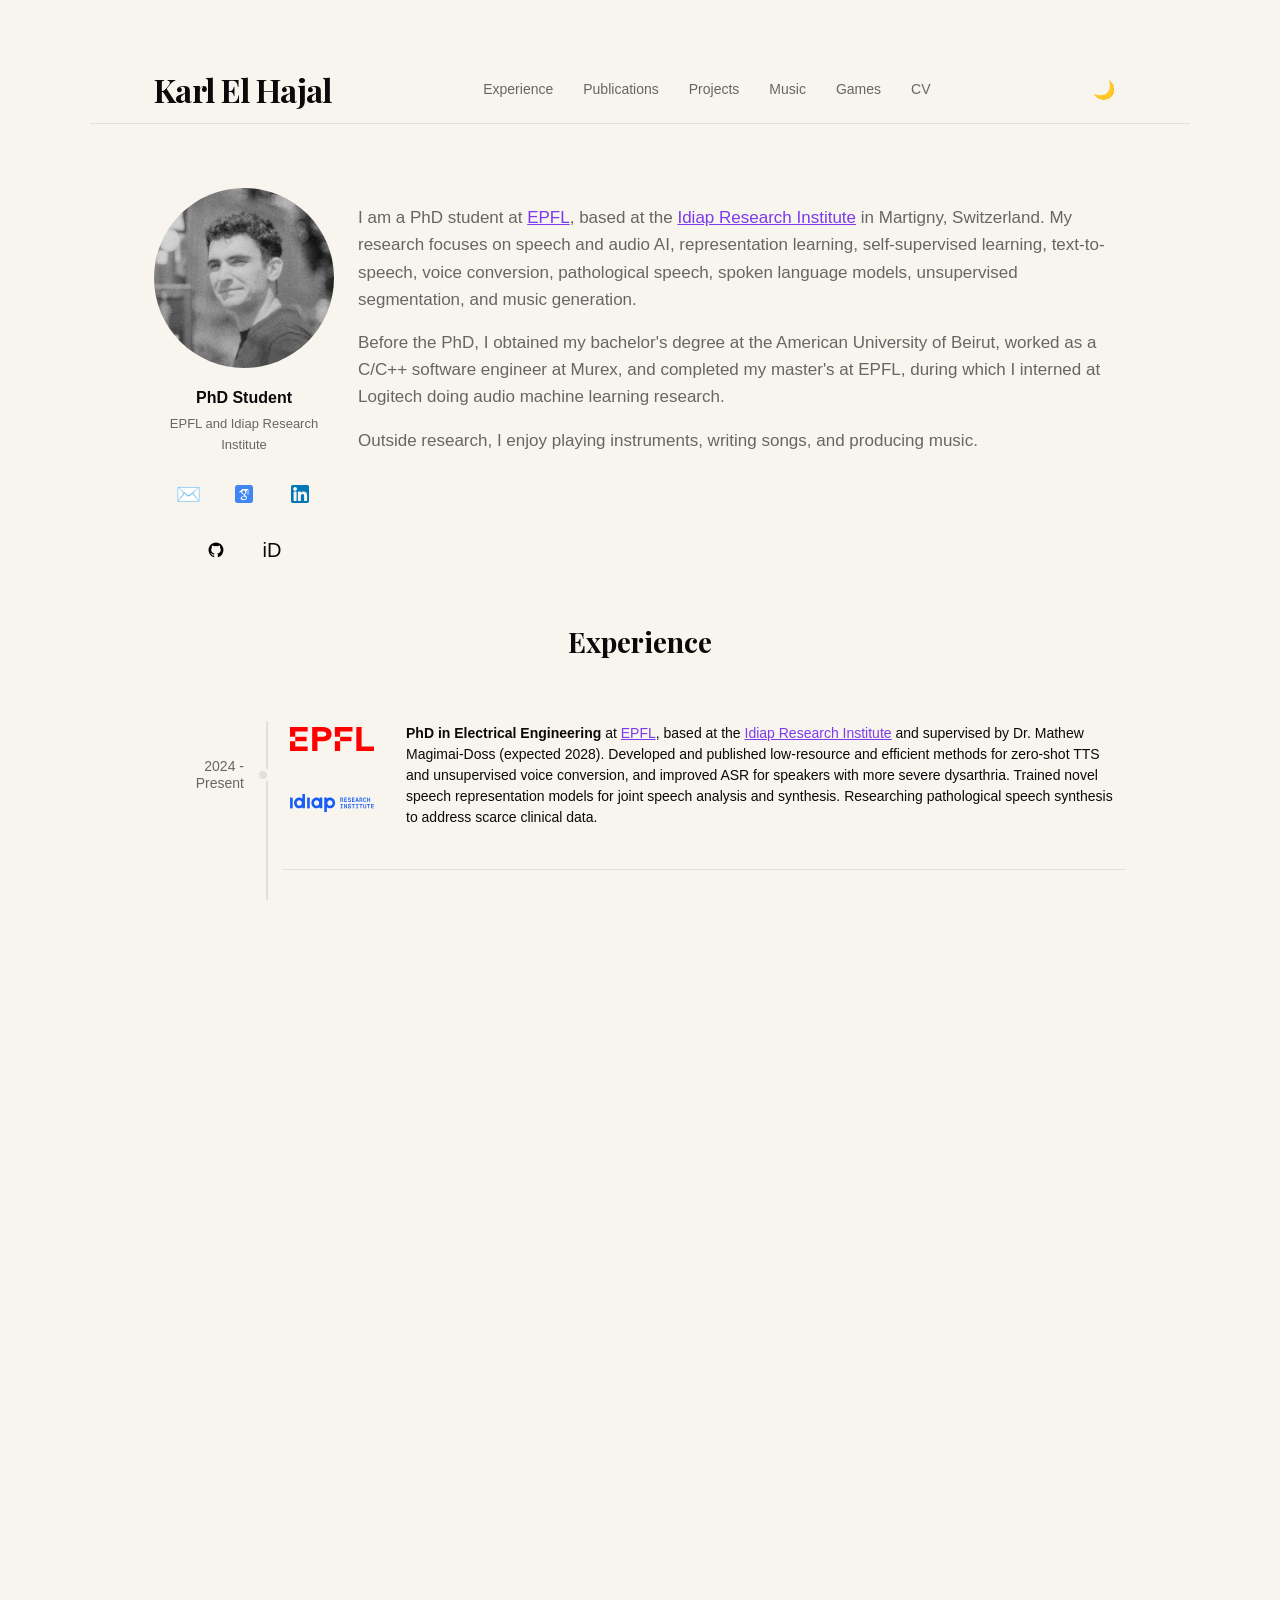
==== index.html @ ba28be8f "website v1" ====
<!DOCTYPE html>
<html lang="en">
<head>
    <meta charset="UTF-8">
    <meta name="viewport" content="width=device-width, initial-scale=1">
    <title id="page-title">Karl El Hajal</title>
    <meta name="description" content="Karl El Hajal is a PhD student at EPFL and the Idiap Research Institute working on pathological speech synthesis, voice conversion, and self-supervised speech representations.">
    
    <meta property="og:title" content="Karl El Hajal" />
    <meta property="og:description" content="PhD student at EPFL and Idiap working on speech synthesis, voice conversion, and pathological speech." />
    <meta property="og:url" content="https://karlhajal.com/" />
    <meta property="og:type" content="website" />
    <meta property="og:image" content="https://karlhajal.com/og-image.jpg" />
    <meta property="og:image:alt" content="Karl El Hajal, PhD student at EPFL and Idiap" />
    <meta name="twitter:card" content="summary_large_image" />
    <meta name="twitter:image" content="https://karlhajal.com/og-image.jpg" />
    <link rel="canonical" href="https://karlhajal.com/">
    <meta property="og:image:width" content="1200" />
    <meta property="og:image:height" content="630" />
    
    <script type="application/ld+json">
    {
      "@context": "https://schema.org",
      "@type": "Person",
      "name": "Karl El Hajal",
      "url": "https://karlhajal.com/",
      "image": "https://karlhajal.com/content/site/profile_picture.jpg",
      "jobTitle": "PhD student",
      "affiliation": [
        {"@type": "Organization", "name": "Idiap Research Institute", "url": "https://www.idiap.ch/"},
        {"@type": "Organization", "name": "EPFL", "url": "https://www.epfl.ch/"}
      ],
      "alumniOf": [
        {"@type": "CollegeOrUniversity", "name": "EPFL"},
        {"@type": "CollegeOrUniversity", "name": "American University of Beirut"}
      ],
      "knowsAbout": ["speech synthesis", "voice conversion", "pathological speech", "self-supervised speech representations", "spoken language models", "speech quality assessment"],
      "sameAs": [
        "https://scholar.google.com/citations?user=EzN7CNAAAAAJ",
        "https://www.linkedin.com/in/karlhajal/",
        "https://github.com/KarlHajal",
        "https://orcid.org/0000-0003-3128-335X"
      ]
    }
    </script>
    <link rel="preload" href="fonts/playfair-display-700.woff2" as="font" type="font/woff2" crossorigin>
    <link rel="icon" href="favicon.ico" sizes="any">
    <link rel="icon" href="favicon-32.png" sizes="32x32" type="image/png">
    <link rel="icon" href="favicon-64.png" sizes="64x64" type="image/png">
    <link rel="apple-touch-icon" href="apple-touch-icon.png">
    <link rel="stylesheet" href="css/style.css">
    <link rel="stylesheet" href="css/console.css">
</head>
<body>
    <div id="top"></div>
    
    <main>
        <header class="header">
            <a href="#top" class="name-link">
                <div class="name" id="site-name">Karl El Hajal</div>
            </a>
            <nav class="nav-links" id="nav-links"></nav>
            <button id="theme-toggle" class="theme-toggle" aria-label="Toggle dark mode">🌙</button>
            <button id="menu-toggle" class="menu-toggle" aria-label="Open the menu" aria-expanded="false" aria-controls="nav-links"><span></span><span></span><span></span></button>
        </header>

        <section class="profile-section">
            <div class="profile-container">
                <aside class="profile-sidebar">
                    <div class="profile-image">
                        <img id="profile-img" src="content/site/profile_picture.jpg" alt="Portrait of Karl El Hajal">
                        <div class="nationality-flags" id="nationality-flags"></div>
                    </div>
                    <div class="profile-role">
                        <p class="role-title" id="role-title">PhD Student</p>
                        <p class="role-affiliation" id="role-affiliation">EPFL and Idiap Research Institute</p>
                    </div>
                    <div class="profile-socials" id="profile-socials"></div>
                </aside>
                
                <div class="profile-text" id="profile-content">
                    <p>Karl El Hajal is a PhD student in Electrical Engineering at EPFL, based at the Idiap Research Institute in Martigny, Switzerland. His thesis is on pathological speech synthesis.</p>
                    <noscript><p>This page needs JavaScript to list publications, projects, and experience. The <a href="content/site/Karl_El_Hajal_CV.pdf">CV</a> has the same information.</p></noscript>
                </div>
            </div>
        </section>
        <div class="section-header">
            <h1 id="timeline-heading">Experience</h1>
        </div>
        <section id="timeline" class="timeline-section">
            <div id="timeline-list" class="timeline-container"></div>
        </section>

        <div class="section-header">
            <h1 id="publications-heading">Selected publications</h1>
            <p class="publications-note"></p>
        </div>

        <section id="pubs" class="publications">
            <div id="publications-list"></div>
            <div class="pub-toggle-row"><button id="pub-toggle" class="pub-button" type="button" hidden></button></div>
        </section>

        <div class="section-header" data-section="projects">
            <h1 id="projects-heading">Projects</h1>
        </div>
        <section id="projects" class="publications" data-section="projects">
            <div id="projects-list"></div>
        </section>

        <div class="section-header" data-section="media">
            <h1 id="media-heading">Highlights</h1>
        </div>
        <section id="media" class="media-section" data-section="media">
            <div id="media-list" class="media-grid"></div>
        </section>

        <div class="section-header" data-section="music">
            <h1 id="music-heading">Original music</h1>
            <p class="music-intro">Contributed to songwriting for:</p>
        </div>
        <section id="music" class="music-section" data-section="music">
            <div id="music-list" class="music-list-row"></div>
            <p class="music-outro">New original music coming soon.</p>
        </section>

        <div class="section-header">
            <h1 id="games-heading">Games</h1>
            <p class="games-intro">Games I made for fun early on to learn how to code, and how to make pixel art, sprites, and animations from scratch.</p>
        </div>
        <section id="games" class="games-section">
            <div id="games-list"></div>
        </section>

        <div class="section-header" data-section="blog">
            <h1 id="blog-heading">Writing</h1>
            <p id="blog-subtitle" class="blog-subtitle"></p>
        </div>
        <section id="blog" class="blog-section" data-section="blog">
            <div id="blog-list"></div>
        </section>
    </main>

    <footer>
        <p style="margin-top: 8px; font-size: 0.9em;">&copy; <span id="footer-year">2026</span> <span id="footer-name">Karl El Hajal</span> • <a href="https://github.com/FJFehr/fjfehr.github.io/" id="footer-license" target="_blank" rel="noopener noreferrer">Template by Fabio J. Fehr</a></p>
    </footer>

    <script src="js/js-yaml.min.js"></script>
    <script src="js/main.js"></script>
    <script src="js/console.js"></script>
</body>
</html>
---- css/style.css ----
@font-face{font-family:'Playfair Display';font-style:normal;font-weight:700;font-display:swap;src:url(../fonts/playfair-display-700.woff2) format('woff2')}html,body{overflow-x:hidden}:root{--maxw:1100px;--gap:16px;--col-gap:24px;--padding-horizontal:64px;--header-offset:92px;--left-column-width:180px;--pub-thumb-width:180px;--pub-thumb-height:144px;--pub-thumb-radius:8px;--palette-light-link:#7c3aed;--palette-light-hover:#ede9fe;--palette-dark-link:#a78bfa;--palette-dark-hover:#2e1065;--font-serif:'Playfair Display','Georgia',serif;font-family:-apple-system,BlinkMacSystemFont,'Segoe UI',Roboto,'Helvetica Neue',Helvetica,Arial,sans-serif;font-size:16px;line-height:1.6}html[data-theme="light"]{--bg-color:#f8f5ee;--input-bg:#f8f5ee;--border-color:#e0e0e0;--text-color:#0a0a0a;--muted-color:#666;--link-color:var(--palette-light-link);--hover-bg:var(--palette-light-hover);--accent-color:#f59e0b;--accent-hover:#fef3c7}html[data-theme="dark"]{--bg-color:#1a1a1a;--input-bg:#2a2a2a;--border-color:#333;--text-color:#e0e0e0;--muted-color:#a0a0a0;--link-color:var(--palette-dark-link);--hover-bg:var(--palette-dark-hover);--accent-color:#fbbf24;--accent-hover:#451a03}*{box-sizing:border-box}html,body{height:100%}html{scroll-behavior:smooth}body{margin:0;color:var(--text-color);background-color:var(--bg-color);-webkit-font-smoothing:antialiased;-moz-osx-font-smoothing:grayscale;line-height:1.6;font-size:17px}a{color:inherit}.header{display:flex;align-items:center;justify-content:space-between;max-width:var(--maxw);margin:64px auto;padding:0 var(--padding-horizontal);gap:var(--gap);position:sticky;top:0;background-color:var(--bg-color);z-index:1000;border-bottom:1px solid var(--border-color);padding-bottom:8px}.name{font-size:32px;margin:0;font-weight:700;font-family:var(--font-serif);letter-spacing:-0.02em;color:var(--text-color)}.name-link{text-decoration:none;color:inherit}.nav-links{display:flex;align-items:center;gap:14px}.nav-links a{text-decoration:none;color:var(--muted-color);font-size:14px;padding:4px 8px;border-radius:4px;transition:color 0.2s,background-color 0.2s}.nav-links a:hover{color:var(--text-color);background-color:var(--hover-bg)}.nav-links a.active{color:var(--link-color);background-color:var(--hover-bg)}.theme-toggle{background:none;border:none;font-size:18px;cursor:pointer;padding:4px 8px;border-radius:4px;transition:background-color 0.2s ease;min-width:44px;min-height:44px;display:flex;align-items:center;justify-content:center}html[data-theme="light"] .theme-toggle:hover{background-color:var(--hover-bg)}html[data-theme="dark"] .theme-toggle:hover{background-color:var(--border-color)}.nav-links a:focus:not(:focus-visible),.theme-toggle:focus:not(:focus-visible){outline:none;background-color:transparent}.profile-section{max-width:var(--maxw);margin:48px auto;padding:0 var(--padding-horizontal)}.profile-container{display:flex;gap:var(--col-gap);align-items:flex-start}.profile-sidebar{display:flex;flex-direction:column;align-items:center;gap:16px;flex-shrink:0;width:var(--left-column-width)}.profile-image{flex-shrink:0;position:relative}.profile-image img{width:var(--left-column-width);height:var(--left-column-width);border-radius:50%;object-fit:cover}.nationality-flags{font-size:14px;text-align:center;margin-top:0.5px;margin-bottom:-8px;opacity:0.9}.profile-role{text-align:center;width:100%}.role-title{margin:0;font-size:16px;font-weight:700;color:var(--text-color)}.role-affiliation{margin:4px 0 0 0;font-size:13px;font-weight:400;color:var(--muted-color)}.profile-socials{display:flex;flex-wrap:wrap;gap:12px;justify-content:center;width:100%}.social-link{display:flex;align-items:center;justify-content:center;min-width:44px;min-height:44px;border-radius:50%;background-color:var(--input-bg);text-decoration:none;transition:background-color 0.2s ease,transform 0.2s ease}.social-link:hover{background-color:var(--hover-bg);transform:scale(1.1)}.social-icon{font-size:20px;display:flex;align-items:center;justify-content:center}.social-icon-img{width:18px;height:18px;object-fit:contain}.profile-text{flex:1;padding:16px 0}.profile-text p{margin:0 0 16px 0;color:var(--muted-color);line-height:1.6}.profile-text p:last-child{margin-bottom:0}.profile-text a{color:var(--link-color);text-decoration:underline}.profile-text a:hover{color:var(--text-color)}.timeline-section{max-width:var(--maxw);margin:48px auto;padding:0 var(--padding-horizontal);scroll-margin-top:var(--header-offset)}.timeline-container{display:flex;flex-direction:column;gap:32px;position:relative;padding-left:128px}.timeline-container::before{content:'';position:absolute;left:112px;top:8px;bottom:0;width:2px;background:var(--border-color)}.timeline-item{display:flex;gap:24px;align-items:flex-start;position:relative;transition:all 0.2s ease;cursor:pointer;padding-bottom:32px;border-bottom:1px solid var(--border-color)}.timeline-item:last-child{border-bottom:none;padding-bottom:0}.timeline-dot{position:absolute;left:-23px;top:0px;width:8px;height:8px;background:var(--border-color);border-radius:50%;z-index:1;box-shadow:0 0 0 3px var(--bg-color);transition:all 0.2s ease}.timeline-year{position:absolute;left:-128px;top:-4px;width:100px;text-align:right;padding-right:10px;flex-shrink:0;font-size:14px;font-weight:400;color:var(--muted-color);line-height:1.2;transition:all 0.2s ease}.timeline-logo-link{display:block;text-decoration:none}.timeline-logo{width:100px;height:100px;object-fit:contain;flex-shrink:0;transition:all 0.2s ease;padding:8px;border-radius:8px}.timeline-content{flex:1;padding:8px 12px;margin-left:-12px;border-radius:4px;transition:all 0.2s ease}.timeline-description{margin:0 0 12px 0;font-size:14px;color:var(--text-color);line-height:1.5}.timeline-description:last-child{margin-bottom:0}.timeline-description a{color:var(--link-color);text-decoration:underline}.timeline-description a:hover{color:var(--text-color)}.timeline-item:hover .timeline-dot{background:var(--text-color);transform:scale(1.3)}.timeline-item:hover .timeline-year{color:var(--text-color)}.timeline-item:hover .timeline-content{background-color:var(--hover-bg)}.timeline-item:hover .timeline-logo{background-color:var(--hover-bg)}.media-section{max-width:var(--maxw);margin:48px auto;padding:0 var(--padding-horizontal);scroll-margin-top:var(--header-offset)}.media-grid{display:grid;grid-template-columns:repeat(auto-fit,minmax(320px,1fr));gap:24px}.media-item{display:flex;flex-direction:column;border:1px solid var(--border-color);border-radius:8px;overflow:hidden;transition:all 0.2s ease;background-color:var(--bg-color)}.media-item:hover{background-color:var(--hover-bg);transform:translateY(-2px)}.media-thumbnail{position:relative;width:100%;padding-bottom:56.25%;overflow:hidden;background:#000}.media-thumbnail iframe{position:absolute;top:0;left:0;width:100%;height:100%;border:none}.media-info{padding:16px}.media-info h2{margin:0 0 8px 0;font-size:16px;font-weight:600;color:var(--text-color)}.media-info p{margin:0;font-size:13px;color:var(--muted-color);line-height:1.4}.publications{max-width:var(--maxw);margin:48px auto;padding:0 var(--padding-horizontal)}.publications-note{text-align:center;margin-top:8px;margin-bottom:8px;font-size:14px;color:var(--muted-color);font-style:italic}.publications-note a{color:var(--link-color);text-decoration:none}.publications-note a:hover{text-decoration:underline}.publication{display:flex;gap:var(--col-gap);padding:16px;border:1px solid var(--border-color);border-radius:8px;transition:background-color 0.2s ease;cursor:pointer;margin-bottom:18px;background-color:var(--input-bg)}.publication:hover{background-color:var(--hover-bg)}.pub-image{flex-shrink:0;display:flex;align-items:center;justify-content:center;width:var(--left-column-width);height:var(--pub-thumb-height)}.pub-image img{width:100%;height:100%;border-radius:var(--pub-thumb-radius);object-fit:contain;display:block}.pub-description{flex:1}.pub-description h2{margin:0 0 8px 0;font-size:16px;font-weight:600;line-height:1.4;color:var(--text-color)}.pub-description p{margin:4px 0;font-size:13px;color:var(--muted-color)}.pub-conference{color:var(--link-color)}.pub-buttons{display:flex;gap:8px;margin-top:12px;flex-wrap:wrap}.pub-button{display:inline-block;padding:4px 12px;font-size:13px;font-weight:500;color:var(--text-color);background-color:var(--input-bg);border:1px solid var(--border-color);border-radius:4px;text-decoration:none;transition:all 0.2s ease}.pub-button:hover{background-color:var(--hover-bg);border-color:var(--text-color);transform:translateY(-1px)}.blog-section{max-width:var(--maxw);margin:48px auto;padding:0 var(--padding-horizontal)}.blog-post{display:flex;gap:var(--col-gap);padding:16px;border:1px solid var(--border-color);border-radius:8px;transition:background-color 0.2s ease;cursor:pointer;margin-bottom:18px;background-color:var(--input-bg)}.blog-post:hover{background-color:var(--hover-bg)}.blog-image{flex-shrink:0;display:flex;align-items:center;justify-content:center;width:var(--left-column-width);height:var(--pub-thumb-height)}.blog-image img{width:100%;height:100%;border-radius:var(--pub-thumb-radius);object-fit:cover;display:block}.blog-description{flex:1}.blog-description h2{margin:0 0 8px 0;font-size:16px;font-weight:600;line-height:1.4;color:var(--text-color)}.blog-description p{margin:4px 0;font-size:13px;color:var(--muted-color)}.blog-date{font-weight:600;color:var(--text-color)!important;font-size:12px!important}header,.section-header{max-width:var(--maxw);margin:48px auto 16px auto;padding:0 var(--padding-horizontal);text-align:center}header h1,.section-header h1{margin:0;font-size:28px;font-weight:700;font-family:var(--font-serif);color:var(--text-color)}#publications-heading,#media-heading,#blog-heading{scroll-margin-top:var(--header-offset)}footer{max-width:var(--maxw);margin:64px auto 0 auto;padding:0 var(--padding-horizontal) 40px var(--padding-horizontal);font-size:13px;color:var(--muted-color);border-top:1px solid var(--border-color);text-align:center}@media (max-width:720px){:root{--padding-horizontal:20px;--gap:12px;--col-gap:16px}.profile-text p,.pub-description p,.blog-description p,.timeline-description{text-align:left}.header{margin:30px auto 20px auto;padding:12px var(--padding-horizontal);flex-wrap:wrap;gap:12px}.name{font-size:24px}.nav-links{gap:10px;order:3;width:100%;flex-wrap:nowrap;overflow-x:auto;scrollbar-width:none;-ms-overflow-style:none;padding-bottom:8px}.nav-links::-webkit-scrollbar{display:none}#theme-toggle{order:2;margin-left:auto}.name-link{order:1}.profile-section{margin:20px auto}.profile-container{flex-direction:column;align-items:center}.profile-sidebar{width:auto}.profile-image img{width:140px;height:140px}.profile-text{padding:12px 0}.timeline-section{margin:30px auto}.timeline-container{padding-left:0}.timeline-container::before{display:none}.timeline-item{flex-direction:column;padding-bottom:24px;gap:12px}.timeline-year{position:static;width:100%;text-align:left;padding-right:0;font-size:16px;font-weight:600;margin-bottom:8px}.timeline-dot{display:none}.timeline-logo{width:80px;height:80px;margin:0 auto}.timeline-logo-link{display:flex;justify-content:center}.timeline-content{margin-left:0;padding:8px 0}.timeline-description{font-size:15px}.publications{margin:30px auto}.publication{flex-direction:column;align-items:center;gap:12px}.pub-image{width:100%;max-width:280px;height:auto;aspect-ratio:1}.pub-description{width:100%}.pub-description h2{font-size:18px;text-align:center;margin-bottom:12px}.pub-description p{font-size:14px}.pub-buttons{justify-content:center}.blog-section{margin:30px auto}.blog-post{flex-direction:column;align-items:center;gap:12px}.blog-image{width:100%;max-width:280px;height:auto;aspect-ratio:1}.blog-description{width:100%}.blog-description h2{font-size:18px;text-align:center;margin-bottom:12px}.blog-description p{font-size:14px}.media-section{margin:30px auto}.media-grid{grid-template-columns:1fr;gap:16px}.media-info h2{font-size:17px}.media-info p{font-size:14px}.section-header{margin:40px auto 20px auto}.section-header h1{font-size:24px}footer{margin-top:40px;padding-bottom:30px;font-size:12px}.timeline-item:hover .timeline-dot,.timeline-item:hover .timeline-year,.timeline-item:hover .timeline-content,.timeline-item:hover .timeline-logo{background-color:inherit;transform:none}.publication:hover,.blog-post:hover,.media-item:hover{background-color:var(--input-bg);transform:none}}.phd-card-group{display:flex;gap:12px;justify-content:center;align-items:center;margin:20px 0;flex-wrap:wrap}@media (max-width:600px){.phd-card-group{flex-direction:column;align-items:stretch}.phd-card{width:100%;height:auto}}[hidden]{display:none!important}.blog-subtitle{text-align:center;color:var(--muted-color);font-size:16px;margin:8px auto 0;max-width:600px}.pub-toggle-row{display:flex;justify-content:center;margin:8px 0 0}.pub-toggle-row .pub-button{cursor:pointer;font:inherit;font-size:14px}.music-list-row{display:flex;flex-wrap:wrap;justify-content:center;gap:32px}.music-item{width:160px;text-align:center}.music-cover{display:flex;align-items:center;justify-content:center;width:160px;height:160px;border-radius:8px;overflow:hidden;background:linear-gradient(135deg,var(--palette-light-link,#7c3aed),#1e1b4b);text-decoration:none;transition:transform 0.2s ease}a.music-cover:hover{transform:translateY(-2px)}.music-cover img{width:100%;height:100%;object-fit:cover;display:block}.music-cover-title{padding:12px;color:#fff;font-family:var(--font-serif);font-size:20px;font-weight:700;text-align:center}.music-item h2{margin:10px 0 0;font-size:15px}.music-item p{margin:2px 0 0;font-size:13px;color:var(--muted-color)}.music-links a{color:var(--link-color);text-decoration:none}.music-links a:hover{text-decoration:underline}.timeline-logo.logo-dark{display:none}[data-theme="dark"] .timeline-logo.logo-light{display:none}[data-theme="dark"] .timeline-logo.logo-dark{display:block}a.publication.project{color:inherit;text-decoration:none}a.publication.project:hover h2{color:var(--link-color)}.timeline-item{align-items:center}.timeline-dot,.timeline-year{top:calc((100% - 32px) / 2);transform:translateY(-50%)}.timeline-logos{display:flex;flex-direction:column;align-items:center;gap:4px;flex-shrink:0}.timeline-logos.multi .timeline-logo{height:52px;padding:4px 8px}@media (max-width:720px){.timeline-item{align-items:stretch}.timeline-year{transform:none}.timeline-logos{flex-direction:row;justify-content:center}.timeline-logos.multi .timeline-logo{width:80px;height:52px;margin:0}}[data-theme="dark"] #publications-list .pub-image{background-color:rgba(255,255,255,0.92);border-radius:var(--pub-thumb-radius,6px);padding:6px;box-sizing:border-box}.project-group{margin-bottom:18px;border:1px solid var(--border-color);border-radius:8px;background-color:var(--input-bg);overflow:hidden}.project-group>.publication{margin:0;border:none;border-radius:0;background:transparent}.project-children{padding:4px 16px 16px}.project-children-label{margin:0 0 10px;font-size:12px;letter-spacing:0.06em;text-transform:uppercase;color:var(--muted-color)}.project-children-grid{display:grid;grid-template-columns:repeat(auto-fit,minmax(280px,1fr));gap:12px}.project-child{display:flex;gap:14px;padding:12px;border:1px solid var(--border-color);border-radius:8px;background-color:var(--bg-color);color:inherit;text-decoration:none;transition:background-color 0.2s ease}.project-child:hover{background-color:var(--hover-bg)}.project-child:hover h2{color:var(--link-color)}.project-child-img{width:100px;height:auto;align-self:flex-start;flex-shrink:0;border:1px solid var(--border-color);border-radius:10px}.project-child h2{margin:0 0 6px;font-size:15px}.project-child p{margin:0;font-size:13px;color:var(--muted-color);line-height:1.4;display:-webkit-box;-webkit-box-orient:vertical;-webkit-line-clamp:7;overflow:hidden}.music-section{max-width:var(--maxw);margin:0 auto;padding:0 var(--padding-horizontal)}.music-intro{margin:8px 0 0;font-size:15px;color:var(--muted-color)}.music-outro{margin:28px 0 0;text-align:center;font-size:15px;font-style:italic;color:var(--muted-color)}.menu-toggle{display:none}@media (max-width:720px){.menu-toggle{order:3;display:flex;flex-direction:column;justify-content:center;gap:5px;width:44px;height:44px;padding:0 10px;border:0;border-radius:6px;background:none;cursor:pointer}.menu-toggle span{display:block;height:2px;border-radius:1px;background:var(--text-color);transition:transform 0.2s ease,opacity 0.2s ease}.header.menu-open .menu-toggle span:nth-child(1){transform:translateY(7px) rotate(45deg)}.header.menu-open .menu-toggle span:nth-child(2){opacity:0}.header.menu-open .menu-toggle span:nth-child(3){transform:translateY(-7px) rotate(-45deg)}#theme-toggle{order:2;margin-left:auto}.nav-links{display:none;order:4;width:100%;flex-direction:column;align-items:stretch;gap:0;overflow:visible;padding:4px 0 8px}.header.menu-open .nav-links{display:flex}.nav-links a{padding:12px 8px;font-size:16px;border-radius:6px}}.publication.project.is-static{cursor:default}.profile-text{min-height:17rem}.timeline-container{min-height:60rem}#publications-list{min-height:70rem}.video-facade{position:absolute;inset:0;width:100%;height:100%;padding:0;border:0;background:#0b0b2a;cursor:pointer}.video-facade img{width:100%;height:100%;object-fit:cover;display:block}.video-play{position:absolute;left:50%;top:50%;width:68px;height:48px;transform:translate(-50%,-50%);border-radius:12px;background:rgba(20,20,30,0.82);transition:background-color 0.2s ease}.video-play::after{content:"";position:absolute;left:27px;top:14px;border-style:solid;border-width:10px 0 10px 17px;border-color:transparent transparent transparent #fff}.video-facade:hover .video-play,.video-facade:focus-visible .video-play{background:#e62117}.video-facade:focus-visible{outline:3px solid var(--link-color);outline-offset:-3px}@media (max-width:720px){.profile-text{min-height:31rem}}.media-section .media-grid{grid-template-columns:minmax(0,1fr);max-width:560px;margin:0 auto}@media (max-width:720px){.publication.project .pub-image,.publication.project .pub-image img{width:110px;height:110px}.publication.project .pub-image{margin:0 auto}}
---- css/console.css ----
.games-intro{max-width:640px;margin:8px auto 0;font-size:15px;color:var(--muted-color)}.games-section{max-width:var(--maxw);margin:0 auto 40px;padding:0 var(--padding-horizontal)}.game-bar{display:flex;flex-wrap:wrap;align-items:center;gap:12px 28px;margin-top:22px;padding:16px 20px;border:1px solid var(--border-color);border-radius:8px;background:var(--input-bg)}.game-bar[hidden]{display:none}.game-bar-main{flex:1 1 320px}.game-bar h2{margin:0 0 2px;font-family:var(--font-serif);font-size:20px}.game-bar-meta{margin:0 0 6px;font-size:13px;color:var(--muted-color)}.game-bar p{margin:0;font-size:14px;line-height:1.5}.game-bar ul{flex:2 1 320px;margin:0;padding-left:18px;font-size:14px;line-height:1.5}.game-bar-actions{display:flex;gap:10px}.game-button{padding:8px 16px;border:1px solid var(--border-color);border-radius:6px;background:var(--bg-color);color:var(--text-color);font:inherit;font-size:14px;cursor:pointer}.game-button:hover{background:var(--hover-bg)}.game-button.primary{border-color:var(--link-color);color:var(--link-color)}.gba-wrap{position:relative;width:100%}.gba-stage{container-type:inline-size;position:relative;width:100%}.gba-spacer{height:19cqw}.cartridge{position:absolute;z-index:1;left:50%;top:0;width:31cqw;aspect-ratio:663 / 754;transform:translateX(-50%);filter:drop-shadow(0 1cqw 1.6cqw rgba(0,0,0,0.3));transition:transform 0.3s ease}.gba-wrap.is-playing .cartridge{transform:translateX(-50%) translateY(9cqw)}.cartridge-art{display:block;width:100%;height:100%}.cartridge-label{position:absolute;left:29%;right:29%;top:13%;height:18%;display:flex;align-items:center;justify-content:center;color:rgba(110,70,0,0.78);text-shadow:0 1px 0 rgba(255,255,255,0.35);text-align:center;font-family:ui-monospace,"SF Mono",Menlo,monospace;font-weight:700;font-size:1.9cqw;line-height:1.15}.gba{position:relative;z-index:2;width:100%;aspect-ratio:388 / 220;outline:none;filter:drop-shadow(0 2.4cqw 2.6cqw rgba(0,0,0,0.28))}.gba-art{position:absolute;inset:0;width:100%;height:100%;display:block}.gba:focus-visible{outline:0.5cqw solid var(--link-color);outline-offset:0.6cqw;border-radius:8cqw}.gba-screen{position:absolute;left:27.58cqw;top:12.37cqw;width:44.85cqw;height:28.61cqw;overflow:hidden;background:#0a0b1e;container-type:size}.menu{position:absolute;inset:0;display:flex;flex-direction:column;padding:3cqw 4cqw 2.4cqw;box-sizing:border-box;background:linear-gradient(180deg,#fbfcff 0%,#e8eef8 100%);color:#2b3a52;font-family:"Nunito","Varela Round",ui-rounded,"SF Pro Rounded","Hiragino Maru Gothic ProN","Helvetica Neue",Arial,sans-serif}.menu-title{margin:0 0 1.8cqw;padding-bottom:1.2cqw;border-bottom:0.4cqw solid #cfd9ea;font-size:3.3cqw;font-weight:800;letter-spacing:0.04em;color:#3d6fb6}.menu-list{list-style:none;margin:0;padding:0;display:flex;flex-direction:column;gap:1cqw}.menu-item{display:flex;justify-content:space-between;align-items:center;padding:1.3cqw 2.4cqw;border:0.35cqw solid #d7e0ef;border-radius:1.6cqw;background:#ffffff;font-size:3.3cqw;font-weight:700;cursor:pointer;transition:background-color 0.15s ease,border-color 0.15s ease}.menu-item.is-selected{border-color:#38b6e8;background:#e6f6fd;color:#11618a;box-shadow:0 0 0 0.35cqw rgba(56,182,232,0.35)}.menu-item span:last-child{font-size:2.6cqw;font-weight:600;color:#5b6a85}.menu-detail{margin-top:auto;padding-top:1.4cqw;font-size:2.4cqw;line-height:1.35;color:#5a6a85}.menu-detail p{margin:0 0 0.5cqw}.menu-hint{margin:0.8cqw 0 0;font-size:2.2cqw;font-weight:700;color:#0f7fae}.game-frame-holder{position:absolute;inset:0;background:#000}.game-frame{position:absolute;left:0;top:0;width:960px;height:640px;border:0;transform-origin:0 0;background:#fff}.game-status{position:absolute;inset:0;display:flex;align-items:center;justify-content:center;color:#fff;font-family:ui-monospace,"SF Mono",Menlo,monospace;font-size:3.4cqw;pointer-events:none}.gba-btn{position:absolute;z-index:3;border:0;padding:0;background:transparent;color:transparent;cursor:pointer}.gba-btn:focus-visible{outline:0.4cqw solid var(--link-color);outline-offset:0.2cqw}.gba-btn.up{left:10.82cqw;top:18.04cqw;width:4.64cqw;height:4.9cqw;border-radius:0.8cqw}.gba-btn.down{left:10.82cqw;top:27.58cqw;width:4.64cqw;height:4.9cqw;border-radius:0.8cqw}.gba-btn.left{left:5.93cqw;top:22.94cqw;width:4.9cqw;height:4.64cqw;border-radius:0.8cqw}.gba-btn.right{left:15.46cqw;top:22.94cqw;width:4.9cqw;height:4.64cqw;border-radius:0.8cqw}.gba-btn.a{left:88.27cqw;top:20.75cqw;width:6.44cqw;height:6.44cqw;border-radius:50%}.gba-btn.b{left:78.99cqw;top:23.58cqw;width:6.44cqw;height:6.44cqw;border-radius:50%}.gba-btn.start{left:17.78cqw;top:36.47cqw;width:4.12cqw;height:4.12cqw;border-radius:50%}.gba-btn.select{left:17.78cqw;top:41.62cqw;width:4.12cqw;height:4.12cqw;border-radius:50%}.gba-btn:active{background:rgba(0,0,0,0.08)}.games-note{margin:18px 0 0;text-align:center;font-size:13px;color:var(--muted-color)}@media (hover:none) and (pointer:coarse){.games-note::after{content:" These games were made for a keyboard and mouse."}}@media (prefers-reduced-motion:reduce){.cartridge{transition:none}}
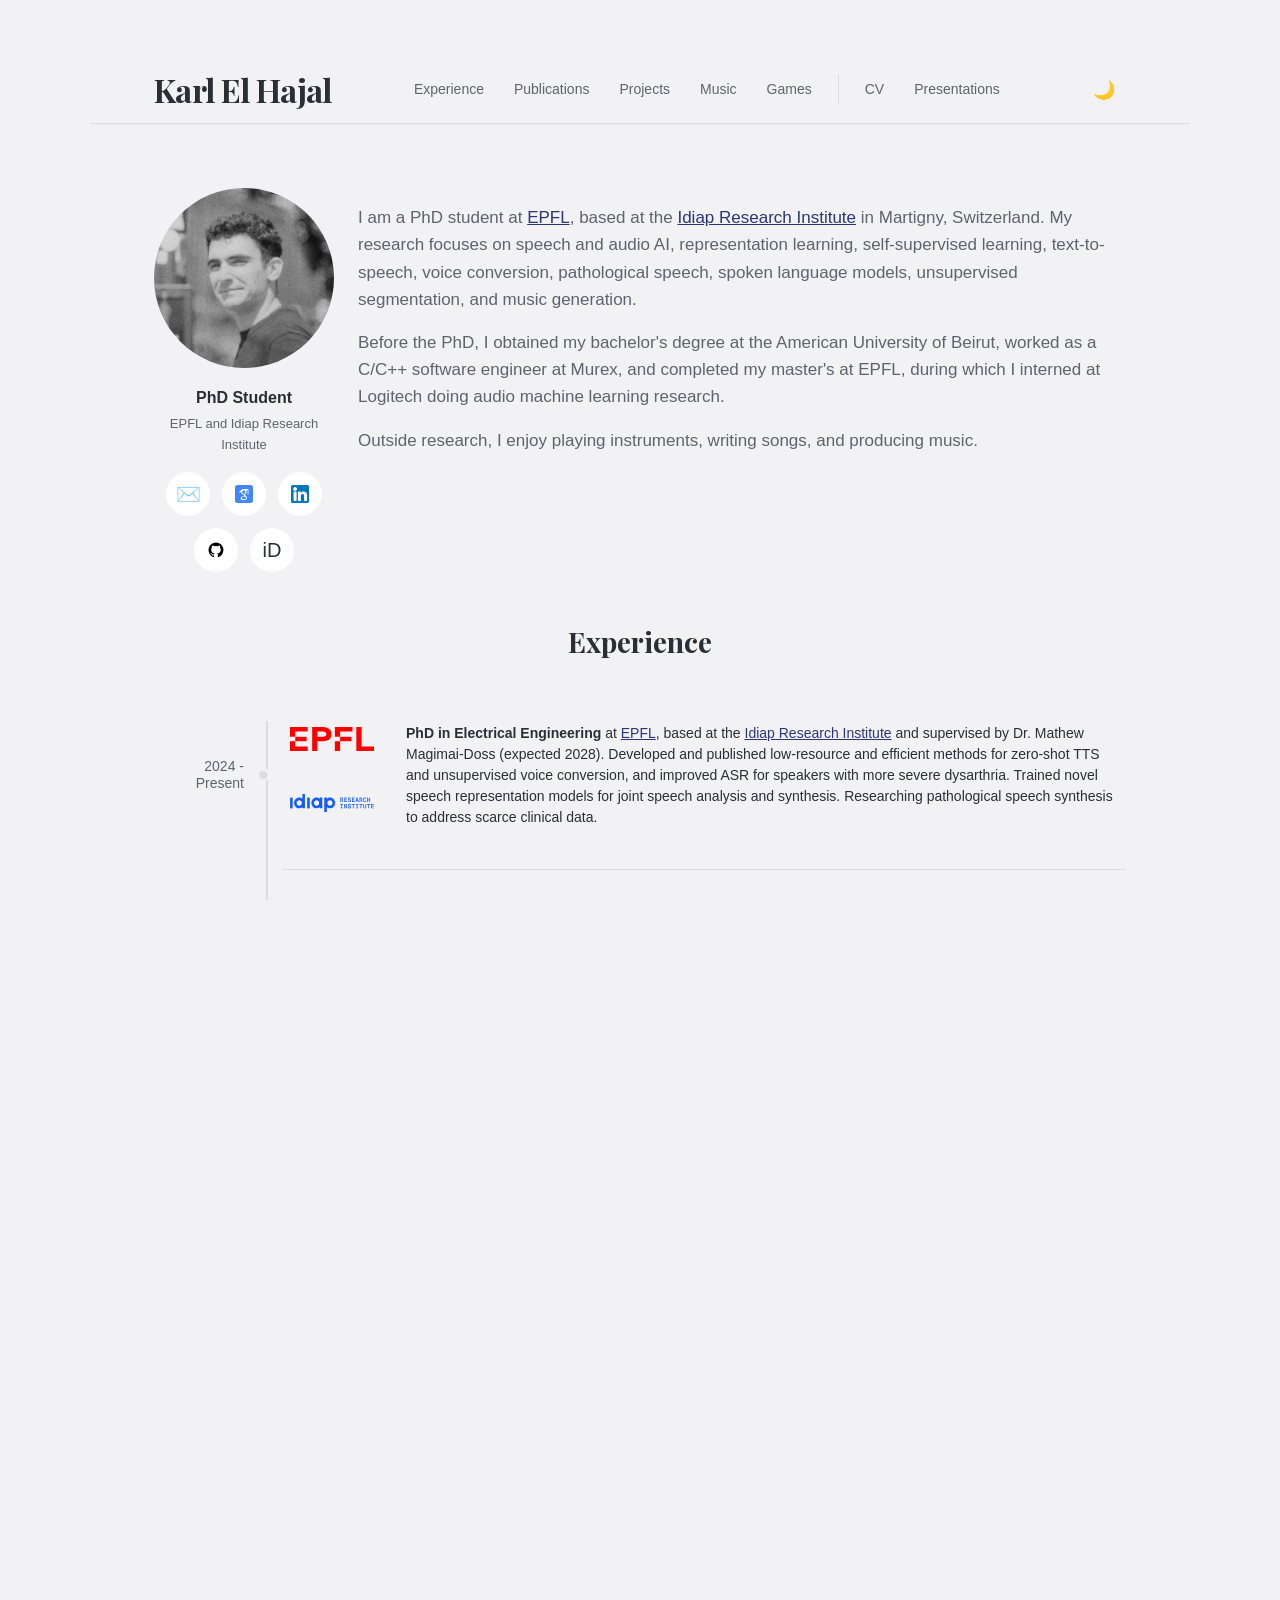
==== commit 43c19943: "Update the website color palette Use Kortex Pigment colors for light and dark themes while retaining" ====
--- a/index.html
+++ b/index.html
@@ -49,6 +49,7 @@
     <link rel="icon" href="favicon-64.png" sizes="64x64" type="image/png">
     <link rel="apple-touch-icon" href="apple-touch-icon.png">
     <link rel="stylesheet" href="css/style.css">
+    <link rel="stylesheet" href="css/kortex.css">
     <link rel="stylesheet" href="css/console.css">
 </head>
 <body>
--- a/css/style.css
+++ b/css/style.css
@@ -1 +1,5 @@
-@font-face{font-family:'Playfair Display';font-style:normal;font-weight:700;font-display:swap;src:url(../fonts/playfair-display-700.woff2) format('woff2')}html,body{overflow-x:hidden}:root{--maxw:1100px;--gap:16px;--col-gap:24px;--padding-horizontal:64px;--header-offset:92px;--left-column-width:180px;--pub-thumb-width:180px;--pub-thumb-height:144px;--pub-thumb-radius:8px;--palette-light-link:#7c3aed;--palette-light-hover:#ede9fe;--palette-dark-link:#a78bfa;--palette-dark-hover:#2e1065;--font-serif:'Playfair Display','Georgia',serif;font-family:-apple-system,BlinkMacSystemFont,'Segoe UI',Roboto,'Helvetica Neue',Helvetica,Arial,sans-serif;font-size:16px;line-height:1.6}html[data-theme="light"]{--bg-color:#f8f5ee;--input-bg:#f8f5ee;--border-color:#e0e0e0;--text-color:#0a0a0a;--muted-color:#666;--link-color:var(--palette-light-link);--hover-bg:var(--palette-light-hover);--accent-color:#f59e0b;--accent-hover:#fef3c7}html[data-theme="dark"]{--bg-color:#1a1a1a;--input-bg:#2a2a2a;--border-color:#333;--text-color:#e0e0e0;--muted-color:#a0a0a0;--link-color:var(--palette-dark-link);--hover-bg:var(--palette-dark-hover);--accent-color:#fbbf24;--accent-hover:#451a03}*{box-sizing:border-box}html,body{height:100%}html{scroll-behavior:smooth}body{margin:0;color:var(--text-color);background-color:var(--bg-color);-webkit-font-smoothing:antialiased;-moz-osx-font-smoothing:grayscale;line-height:1.6;font-size:17px}a{color:inherit}.header{display:flex;align-items:center;justify-content:space-between;max-width:var(--maxw);margin:64px auto;padding:0 var(--padding-horizontal);gap:var(--gap);position:sticky;top:0;background-color:var(--bg-color);z-index:1000;border-bottom:1px solid var(--border-color);padding-bottom:8px}.name{font-size:32px;margin:0;font-weight:700;font-family:var(--font-serif);letter-spacing:-0.02em;color:var(--text-color)}.name-link{text-decoration:none;color:inherit}.nav-links{display:flex;align-items:center;gap:14px}.nav-links a{text-decoration:none;color:var(--muted-color);font-size:14px;padding:4px 8px;border-radius:4px;transition:color 0.2s,background-color 0.2s}.nav-links a:hover{color:var(--text-color);background-color:var(--hover-bg)}.nav-links a.active{color:var(--link-color);background-color:var(--hover-bg)}.theme-toggle{background:none;border:none;font-size:18px;cursor:pointer;padding:4px 8px;border-radius:4px;transition:background-color 0.2s ease;min-width:44px;min-height:44px;display:flex;align-items:center;justify-content:center}html[data-theme="light"] .theme-toggle:hover{background-color:var(--hover-bg)}html[data-theme="dark"] .theme-toggle:hover{background-color:var(--border-color)}.nav-links a:focus:not(:focus-visible),.theme-toggle:focus:not(:focus-visible){outline:none;background-color:transparent}.profile-section{max-width:var(--maxw);margin:48px auto;padding:0 var(--padding-horizontal)}.profile-container{display:flex;gap:var(--col-gap);align-items:flex-start}.profile-sidebar{display:flex;flex-direction:column;align-items:center;gap:16px;flex-shrink:0;width:var(--left-column-width)}.profile-image{flex-shrink:0;position:relative}.profile-image img{width:var(--left-column-width);height:var(--left-column-width);border-radius:50%;object-fit:cover}.nationality-flags{font-size:14px;text-align:center;margin-top:0.5px;margin-bottom:-8px;opacity:0.9}.profile-role{text-align:center;width:100%}.role-title{margin:0;font-size:16px;font-weight:700;color:var(--text-color)}.role-affiliation{margin:4px 0 0 0;font-size:13px;font-weight:400;color:var(--muted-color)}.profile-socials{display:flex;flex-wrap:wrap;gap:12px;justify-content:center;width:100%}.social-link{display:flex;align-items:center;justify-content:center;min-width:44px;min-height:44px;border-radius:50%;background-color:var(--input-bg);text-decoration:none;transition:background-color 0.2s ease,transform 0.2s ease}.social-link:hover{background-color:var(--hover-bg);transform:scale(1.1)}.social-icon{font-size:20px;display:flex;align-items:center;justify-content:center}.social-icon-img{width:18px;height:18px;object-fit:contain}.profile-text{flex:1;padding:16px 0}.profile-text p{margin:0 0 16px 0;color:var(--muted-color);line-height:1.6}.profile-text p:last-child{margin-bottom:0}.profile-text a{color:var(--link-color);text-decoration:underline}.profile-text a:hover{color:var(--text-color)}.timeline-section{max-width:var(--maxw);margin:48px auto;padding:0 var(--padding-horizontal);scroll-margin-top:var(--header-offset)}.timeline-container{display:flex;flex-direction:column;gap:32px;position:relative;padding-left:128px}.timeline-container::before{content:'';position:absolute;left:112px;top:8px;bottom:0;width:2px;background:var(--border-color)}.timeline-item{display:flex;gap:24px;align-items:flex-start;position:relative;transition:all 0.2s ease;cursor:pointer;padding-bottom:32px;border-bottom:1px solid var(--border-color)}.timeline-item:last-child{border-bottom:none;padding-bottom:0}.timeline-dot{position:absolute;left:-23px;top:0px;width:8px;height:8px;background:var(--border-color);border-radius:50%;z-index:1;box-shadow:0 0 0 3px var(--bg-color);transition:all 0.2s ease}.timeline-year{position:absolute;left:-128px;top:-4px;width:100px;text-align:right;padding-right:10px;flex-shrink:0;font-size:14px;font-weight:400;color:var(--muted-color);line-height:1.2;transition:all 0.2s ease}.timeline-logo-link{display:block;text-decoration:none}.timeline-logo{width:100px;height:100px;object-fit:contain;flex-shrink:0;transition:all 0.2s ease;padding:8px;border-radius:8px}.timeline-content{flex:1;padding:8px 12px;margin-left:-12px;border-radius:4px;transition:all 0.2s ease}.timeline-description{margin:0 0 12px 0;font-size:14px;color:var(--text-color);line-height:1.5}.timeline-description:last-child{margin-bottom:0}.timeline-description a{color:var(--link-color);text-decoration:underline}.timeline-description a:hover{color:var(--text-color)}.timeline-item:hover .timeline-dot{background:var(--text-color);transform:scale(1.3)}.timeline-item:hover .timeline-year{color:var(--text-color)}.timeline-item:hover .timeline-content{background-color:var(--hover-bg)}.timeline-item:hover .timeline-logo{background-color:var(--hover-bg)}.media-section{max-width:var(--maxw);margin:48px auto;padding:0 var(--padding-horizontal);scroll-margin-top:var(--header-offset)}.media-grid{display:grid;grid-template-columns:repeat(auto-fit,minmax(320px,1fr));gap:24px}.media-item{display:flex;flex-direction:column;border:1px solid var(--border-color);border-radius:8px;overflow:hidden;transition:all 0.2s ease;background-color:var(--bg-color)}.media-item:hover{background-color:var(--hover-bg);transform:translateY(-2px)}.media-thumbnail{position:relative;width:100%;padding-bottom:56.25%;overflow:hidden;background:#000}.media-thumbnail iframe{position:absolute;top:0;left:0;width:100%;height:100%;border:none}.media-info{padding:16px}.media-info h2{margin:0 0 8px 0;font-size:16px;font-weight:600;color:var(--text-color)}.media-info p{margin:0;font-size:13px;color:var(--muted-color);line-height:1.4}.publications{max-width:var(--maxw);margin:48px auto;padding:0 var(--padding-horizontal)}.publications-note{text-align:center;margin-top:8px;margin-bottom:8px;font-size:14px;color:var(--muted-color);font-style:italic}.publications-note a{color:var(--link-color);text-decoration:none}.publications-note a:hover{text-decoration:underline}.publication{display:flex;gap:var(--col-gap);padding:16px;border:1px solid var(--border-color);border-radius:8px;transition:background-color 0.2s ease;cursor:pointer;margin-bottom:18px;background-color:var(--input-bg)}.publication:hover{background-color:var(--hover-bg)}.pub-image{flex-shrink:0;display:flex;align-items:center;justify-content:center;width:var(--left-column-width);height:var(--pub-thumb-height)}.pub-image img{width:100%;height:100%;border-radius:var(--pub-thumb-radius);object-fit:contain;display:block}.pub-description{flex:1}.pub-description h2{margin:0 0 8px 0;font-size:16px;font-weight:600;line-height:1.4;color:var(--text-color)}.pub-description p{margin:4px 0;font-size:13px;color:var(--muted-color)}.pub-conference{color:var(--link-color)}.pub-buttons{display:flex;gap:8px;margin-top:12px;flex-wrap:wrap}.pub-button{display:inline-block;padding:4px 12px;font-size:13px;font-weight:500;color:var(--text-color);background-color:var(--input-bg);border:1px solid var(--border-color);border-radius:4px;text-decoration:none;transition:all 0.2s ease}.pub-button:hover{background-color:var(--hover-bg);border-color:var(--text-color);transform:translateY(-1px)}.blog-section{max-width:var(--maxw);margin:48px auto;padding:0 var(--padding-horizontal)}.blog-post{display:flex;gap:var(--col-gap);padding:16px;border:1px solid var(--border-color);border-radius:8px;transition:background-color 0.2s ease;cursor:pointer;margin-bottom:18px;background-color:var(--input-bg)}.blog-post:hover{background-color:var(--hover-bg)}.blog-image{flex-shrink:0;display:flex;align-items:center;justify-content:center;width:var(--left-column-width);height:var(--pub-thumb-height)}.blog-image img{width:100%;height:100%;border-radius:var(--pub-thumb-radius);object-fit:cover;display:block}.blog-description{flex:1}.blog-description h2{margin:0 0 8px 0;font-size:16px;font-weight:600;line-height:1.4;color:var(--text-color)}.blog-description p{margin:4px 0;font-size:13px;color:var(--muted-color)}.blog-date{font-weight:600;color:var(--text-color)!important;font-size:12px!important}header,.section-header{max-width:var(--maxw);margin:48px auto 16px auto;padding:0 var(--padding-horizontal);text-align:center}header h1,.section-header h1{margin:0;font-size:28px;font-weight:700;font-family:var(--font-serif);color:var(--text-color)}#publications-heading,#media-heading,#blog-heading{scroll-margin-top:var(--header-offset)}footer{max-width:var(--maxw);margin:64px auto 0 auto;padding:0 var(--padding-horizontal) 40px var(--padding-horizontal);font-size:13px;color:var(--muted-color);border-top:1px solid var(--border-color);text-align:center}@media (max-width:720px){:root{--padding-horizontal:20px;--gap:12px;--col-gap:16px}.profile-text p,.pub-description p,.blog-description p,.timeline-description{text-align:left}.header{margin:30px auto 20px auto;padding:12px var(--padding-horizontal);flex-wrap:wrap;gap:12px}.name{font-size:24px}.nav-links{gap:10px;order:3;width:100%;flex-wrap:nowrap;overflow-x:auto;scrollbar-width:none;-ms-overflow-style:none;padding-bottom:8px}.nav-links::-webkit-scrollbar{display:none}#theme-toggle{order:2;margin-left:auto}.name-link{order:1}.profile-section{margin:20px auto}.profile-container{flex-direction:column;align-items:center}.profile-sidebar{width:auto}.profile-image img{width:140px;height:140px}.profile-text{padding:12px 0}.timeline-section{margin:30px auto}.timeline-container{padding-left:0}.timeline-container::before{display:none}.timeline-item{flex-direction:column;padding-bottom:24px;gap:12px}.timeline-year{position:static;width:100%;text-align:left;padding-right:0;font-size:16px;font-weight:600;margin-bottom:8px}.timeline-dot{display:none}.timeline-logo{width:80px;height:80px;margin:0 auto}.timeline-logo-link{display:flex;justify-content:center}.timeline-content{margin-left:0;padding:8px 0}.timeline-description{font-size:15px}.publications{margin:30px auto}.publication{flex-direction:column;align-items:center;gap:12px}.pub-image{width:100%;max-width:280px;height:auto;aspect-ratio:1}.pub-description{width:100%}.pub-description h2{font-size:18px;text-align:center;margin-bottom:12px}.pub-description p{font-size:14px}.pub-buttons{justify-content:center}.blog-section{margin:30px auto}.blog-post{flex-direction:column;align-items:center;gap:12px}.blog-image{width:100%;max-width:280px;height:auto;aspect-ratio:1}.blog-description{width:100%}.blog-description h2{font-size:18px;text-align:center;margin-bottom:12px}.blog-description p{font-size:14px}.media-section{margin:30px auto}.media-grid{grid-template-columns:1fr;gap:16px}.media-info h2{font-size:17px}.media-info p{font-size:14px}.section-header{margin:40px auto 20px auto}.section-header h1{font-size:24px}footer{margin-top:40px;padding-bottom:30px;font-size:12px}.timeline-item:hover .timeline-dot,.timeline-item:hover .timeline-year,.timeline-item:hover .timeline-content,.timeline-item:hover .timeline-logo{background-color:inherit;transform:none}.publication:hover,.blog-post:hover,.media-item:hover{background-color:var(--input-bg);transform:none}}.phd-card-group{display:flex;gap:12px;justify-content:center;align-items:center;margin:20px 0;flex-wrap:wrap}@media (max-width:600px){.phd-card-group{flex-direction:column;align-items:stretch}.phd-card{width:100%;height:auto}}[hidden]{display:none!important}.blog-subtitle{text-align:center;color:var(--muted-color);font-size:16px;margin:8px auto 0;max-width:600px}.pub-toggle-row{display:flex;justify-content:center;margin:8px 0 0}.pub-toggle-row .pub-button{cursor:pointer;font:inherit;font-size:14px}.music-list-row{display:flex;flex-wrap:wrap;justify-content:center;gap:32px}.music-item{width:160px;text-align:center}.music-cover{display:flex;align-items:center;justify-content:center;width:160px;height:160px;border-radius:8px;overflow:hidden;background:linear-gradient(135deg,var(--palette-light-link,#7c3aed),#1e1b4b);text-decoration:none;transition:transform 0.2s ease}a.music-cover:hover{transform:translateY(-2px)}.music-cover img{width:100%;height:100%;object-fit:cover;display:block}.music-cover-title{padding:12px;color:#fff;font-family:var(--font-serif);font-size:20px;font-weight:700;text-align:center}.music-item h2{margin:10px 0 0;font-size:15px}.music-item p{margin:2px 0 0;font-size:13px;color:var(--muted-color)}.music-links a{color:var(--link-color);text-decoration:none}.music-links a:hover{text-decoration:underline}.timeline-logo.logo-dark{display:none}[data-theme="dark"] .timeline-logo.logo-light{display:none}[data-theme="dark"] .timeline-logo.logo-dark{display:block}a.publication.project{color:inherit;text-decoration:none}a.publication.project:hover h2{color:var(--link-color)}.timeline-item{align-items:center}.timeline-dot,.timeline-year{top:calc((100% - 32px) / 2);transform:translateY(-50%)}.timeline-logos{display:flex;flex-direction:column;align-items:center;gap:4px;flex-shrink:0}.timeline-logos.multi .timeline-logo{height:52px;padding:4px 8px}@media (max-width:720px){.timeline-item{align-items:stretch}.timeline-year{transform:none}.timeline-logos{flex-direction:row;justify-content:center}.timeline-logos.multi .timeline-logo{width:80px;height:52px;margin:0}}[data-theme="dark"] #publications-list .pub-image{background-color:rgba(255,255,255,0.92);border-radius:var(--pub-thumb-radius,6px);padding:6px;box-sizing:border-box}.project-group{margin-bottom:18px;border:1px solid var(--border-color);border-radius:8px;background-color:var(--input-bg);overflow:hidden}.project-group>.publication{margin:0;border:none;border-radius:0;background:transparent}.project-children{padding:4px 16px 16px}.project-children-label{margin:0 0 10px;font-size:12px;letter-spacing:0.06em;text-transform:uppercase;color:var(--muted-color)}.project-children-grid{display:grid;grid-template-columns:repeat(auto-fit,minmax(280px,1fr));gap:12px}.project-child{display:flex;gap:14px;padding:12px;border:1px solid var(--border-color);border-radius:8px;background-color:var(--bg-color);color:inherit;text-decoration:none;transition:background-color 0.2s ease}.project-child:hover{background-color:var(--hover-bg)}.project-child:hover h2{color:var(--link-color)}.project-child-img{width:100px;height:auto;align-self:flex-start;flex-shrink:0;border:1px solid var(--border-color);border-radius:10px}.project-child h2{margin:0 0 6px;font-size:15px}.project-child p{margin:0;font-size:13px;color:var(--muted-color);line-height:1.4;display:-webkit-box;-webkit-box-orient:vertical;-webkit-line-clamp:7;overflow:hidden}.music-section{max-width:var(--maxw);margin:0 auto;padding:0 var(--padding-horizontal)}.music-intro{margin:8px 0 0;font-size:15px;color:var(--muted-color)}.music-outro{margin:28px 0 0;text-align:center;font-size:15px;font-style:italic;color:var(--muted-color)}.menu-toggle{display:none}@media (max-width:720px){.menu-toggle{order:3;display:flex;flex-direction:column;justify-content:center;gap:5px;width:44px;height:44px;padding:0 10px;border:0;border-radius:6px;background:none;cursor:pointer}.menu-toggle span{display:block;height:2px;border-radius:1px;background:var(--text-color);transition:transform 0.2s ease,opacity 0.2s ease}.header.menu-open .menu-toggle span:nth-child(1){transform:translateY(7px) rotate(45deg)}.header.menu-open .menu-toggle span:nth-child(2){opacity:0}.header.menu-open .menu-toggle span:nth-child(3){transform:translateY(-7px) rotate(-45deg)}#theme-toggle{order:2;margin-left:auto}.nav-links{display:none;order:4;width:100%;flex-direction:column;align-items:stretch;gap:0;overflow:visible;padding:4px 0 8px}.header.menu-open .nav-links{display:flex}.nav-links a{padding:12px 8px;font-size:16px;border-radius:6px}}.publication.project.is-static{cursor:default}.profile-text{min-height:17rem}.timeline-container{min-height:60rem}#publications-list{min-height:70rem}.video-facade{position:absolute;inset:0;width:100%;height:100%;padding:0;border:0;background:#0b0b2a;cursor:pointer}.video-facade img{width:100%;height:100%;object-fit:cover;display:block}.video-play{position:absolute;left:50%;top:50%;width:68px;height:48px;transform:translate(-50%,-50%);border-radius:12px;background:rgba(20,20,30,0.82);transition:background-color 0.2s ease}.video-play::after{content:"";position:absolute;left:27px;top:14px;border-style:solid;border-width:10px 0 10px 17px;border-color:transparent transparent transparent #fff}.video-facade:hover .video-play,.video-facade:focus-visible .video-play{background:#e62117}.video-facade:focus-visible{outline:3px solid var(--link-color);outline-offset:-3px}@media (max-width:720px){.profile-text{min-height:31rem}}.media-section .media-grid{grid-template-columns:minmax(0,1fr);max-width:560px;margin:0 auto}@media (max-width:720px){.publication.project .pub-image,.publication.project .pub-image img{width:110px;height:110px}.publication.project .pub-image{margin:0 auto}}+@font-face{font-family:'Playfair Display';font-style:normal;font-weight:700;font-display:swap;src:url(../fonts/playfair-display-700.woff2) format('woff2')}html,body{overflow-x:hidden}:root{--maxw:1100px;--gap:16px;--col-gap:24px;--padding-horizontal:64px;--header-offset:92px;--left-column-width:180px;--pub-thumb-width:180px;--pub-thumb-height:144px;--pub-thumb-radius:8px;--palette-light-link:#7c3aed;--palette-light-hover:#ede9fe;--palette-dark-link:#a78bfa;--palette-dark-hover:#2e1065;--font-serif:'Playfair Display','Georgia',serif;font-family:-apple-system,BlinkMacSystemFont,'Segoe UI',Roboto,'Helvetica Neue',Helvetica,Arial,sans-serif;font-size:16px;line-height:1.6}html[data-theme="light"]{--bg-color:#f8f5ee;--input-bg:#f8f5ee;--border-color:#e0e0e0;--text-color:#0a0a0a;--muted-color:#666;--link-color:var(--palette-light-link);--hover-bg:var(--palette-light-hover);--accent-color:#f59e0b;--accent-hover:#fef3c7}html[data-theme="dark"]{--bg-color:#1a1a1a;--input-bg:#2a2a2a;--border-color:#333;--text-color:#e0e0e0;--muted-color:#a0a0a0;--link-color:var(--palette-dark-link);--hover-bg:var(--palette-dark-hover);--accent-color:#fbbf24;--accent-hover:#451a03}*{box-sizing:border-box}html,body{height:100%}html{scroll-behavior:smooth}body{margin:0;color:var(--text-color);background-color:var(--bg-color);-webkit-font-smoothing:antialiased;-moz-osx-font-smoothing:grayscale;line-height:1.6;font-size:17px}a{color:inherit}.header{display:flex;align-items:center;justify-content:space-between;max-width:var(--maxw);margin:64px auto;padding:0 var(--padding-horizontal);gap:var(--gap);position:sticky;top:0;background-color:var(--bg-color);z-index:1000;border-bottom:1px solid var(--border-color);padding-bottom:8px}.name{font-size:32px;margin:0;font-weight:700;font-family:var(--font-serif);letter-spacing:-0.02em;color:var(--text-color)}.name-link{text-decoration:none;color:inherit}.nav-links{display:flex;align-items:center;gap:14px}.nav-links a{text-decoration:none;color:var(--muted-color);font-size:14px;padding:4px 8px;border-radius:4px;transition:color 0.2s,background-color 0.2s}.nav-links a:hover{color:var(--text-color);background-color:var(--hover-bg)}.nav-links a.active{color:var(--link-color);background-color:var(--hover-bg)}.theme-toggle{background:none;border:none;font-size:18px;cursor:pointer;padding:4px 8px;border-radius:4px;transition:background-color 0.2s ease;min-width:44px;min-height:44px;display:flex;align-items:center;justify-content:center}html[data-theme="light"] .theme-toggle:hover{background-color:var(--hover-bg)}html[data-theme="dark"] .theme-toggle:hover{background-color:var(--border-color)}.nav-links a:focus:not(:focus-visible),.theme-toggle:focus:not(:focus-visible){outline:none;background-color:transparent}.profile-section{max-width:var(--maxw);margin:48px auto;padding:0 var(--padding-horizontal)}.profile-container{display:flex;gap:var(--col-gap);align-items:flex-start}.profile-sidebar{display:flex;flex-direction:column;align-items:center;gap:16px;flex-shrink:0;width:var(--left-column-width)}.profile-image{flex-shrink:0;position:relative}.profile-image img{width:var(--left-column-width);height:var(--left-column-width);border-radius:50%;object-fit:cover}.nationality-flags{font-size:14px;text-align:center;margin-top:0.5px;margin-bottom:-8px;opacity:0.9}.profile-role{text-align:center;width:100%}.role-title{margin:0;font-size:16px;font-weight:700;color:var(--text-color)}.role-affiliation{margin:4px 0 0 0;font-size:13px;font-weight:400;color:var(--muted-color)}.profile-socials{display:flex;flex-wrap:wrap;gap:12px;justify-content:center;width:100%}.social-link{display:flex;align-items:center;justify-content:center;min-width:44px;min-height:44px;border-radius:50%;background-color:var(--input-bg);text-decoration:none;transition:background-color 0.2s ease,transform 0.2s ease}.social-link:hover{background-color:var(--hover-bg);transform:scale(1.1)}.social-icon{font-size:20px;display:flex;align-items:center;justify-content:center}.social-icon-img{width:18px;height:18px;object-fit:contain}.profile-text{flex:1;padding:16px 0}.profile-text p{margin:0 0 16px 0;color:var(--muted-color);line-height:1.6}.profile-text p:last-child{margin-bottom:0}.profile-text a{color:var(--link-color);text-decoration:underline}.profile-text a:hover{color:var(--text-color)}.timeline-section{max-width:var(--maxw);margin:48px auto;padding:0 var(--padding-horizontal);scroll-margin-top:var(--header-offset)}.timeline-container{display:flex;flex-direction:column;gap:32px;position:relative;padding-left:128px}.timeline-container::before{content:'';position:absolute;left:112px;top:8px;bottom:0;width:2px;background:var(--border-color)}.timeline-item{display:flex;gap:24px;align-items:flex-start;position:relative;transition:all 0.2s ease;cursor:pointer;padding-bottom:32px;border-bottom:1px solid var(--border-color)}.timeline-item:last-child{border-bottom:none;padding-bottom:0}.timeline-dot{position:absolute;left:-23px;top:0px;width:8px;height:8px;background:var(--border-color);border-radius:50%;z-index:1;box-shadow:0 0 0 3px var(--bg-color);transition:all 0.2s ease}.timeline-year{position:absolute;left:-128px;top:-4px;width:100px;text-align:right;padding-right:10px;flex-shrink:0;font-size:14px;font-weight:400;color:var(--muted-color);line-height:1.2;transition:all 0.2s ease}.timeline-logo-link{display:block;text-decoration:none}.timeline-logo{width:100px;height:100px;object-fit:contain;flex-shrink:0;transition:all 0.2s ease;padding:8px;border-radius:8px}.timeline-content{flex:1;padding:8px 12px;margin-left:-12px;border-radius:4px;transition:all 0.2s ease}.timeline-description{margin:0 0 12px 0;font-size:14px;color:var(--text-color);line-height:1.5}.timeline-description:last-child{margin-bottom:0}.timeline-description a{color:var(--link-color);text-decoration:underline}.timeline-description a:hover{color:var(--text-color)}.timeline-item:hover .timeline-dot{background:var(--text-color);transform:scale(1.3)}.timeline-item:hover .timeline-year{color:var(--text-color)}.timeline-item:hover .timeline-content{background-color:var(--hover-bg)}.timeline-item:hover .timeline-logo{background-color:var(--hover-bg)}.media-section{max-width:var(--maxw);margin:48px auto;padding:0 var(--padding-horizontal);scroll-margin-top:var(--header-offset)}.media-grid{display:grid;grid-template-columns:repeat(auto-fit,minmax(320px,1fr));gap:24px}.media-item{display:flex;flex-direction:column;border:1px solid var(--border-color);border-radius:8px;overflow:hidden;transition:all 0.2s ease;background-color:var(--bg-color)}.media-item:hover{background-color:var(--hover-bg);transform:translateY(-2px)}.media-thumbnail{position:relative;width:100%;padding-bottom:56.25%;overflow:hidden;background:#000}.media-thumbnail iframe{position:absolute;top:0;left:0;width:100%;height:100%;border:none}.media-info{padding:16px}.media-info h2{margin:0 0 8px 0;font-size:16px;font-weight:600;color:var(--text-color)}.media-info p{margin:0;font-size:13px;color:var(--muted-color);line-height:1.4}.publications{max-width:var(--maxw);margin:48px auto;padding:0 var(--padding-horizontal)}.publications-note{text-align:center;margin-top:8px;margin-bottom:8px;font-size:14px;color:var(--muted-color);font-style:italic}.publications-note a{color:var(--link-color);text-decoration:none}.publications-note a:hover{text-decoration:underline}.publication{display:flex;gap:var(--col-gap);padding:16px;border:1px solid var(--border-color);border-radius:8px;transition:background-color 0.2s ease;cursor:pointer;margin-bottom:18px;background-color:var(--input-bg)}.publication:hover{background-color:var(--hover-bg)}.pub-image{flex-shrink:0;display:flex;align-items:center;justify-content:center;width:var(--left-column-width);height:var(--pub-thumb-height)}.pub-image img{width:100%;height:100%;border-radius:var(--pub-thumb-radius);object-fit:contain;display:block}.pub-description{flex:1}.pub-description h2{margin:0 0 8px 0;font-size:16px;font-weight:600;line-height:1.4;color:var(--text-color)}.pub-description p{margin:4px 0;font-size:13px;color:var(--muted-color)}.pub-conference{color:var(--link-color)}.pub-buttons{display:flex;gap:8px;margin-top:12px;flex-wrap:wrap}.pub-button{display:inline-block;padding:4px 12px;font-size:13px;font-weight:500;color:var(--text-color);background-color:var(--input-bg);border:1px solid var(--border-color);border-radius:4px;text-decoration:none;transition:all 0.2s ease}.pub-button:hover{background-color:var(--hover-bg);border-color:var(--text-color);transform:translateY(-1px)}.blog-section{max-width:var(--maxw);margin:48px auto;padding:0 var(--padding-horizontal)}.blog-post{display:flex;gap:var(--col-gap);padding:16px;border:1px solid var(--border-color);border-radius:8px;transition:background-color 0.2s ease;cursor:pointer;margin-bottom:18px;background-color:var(--input-bg)}.blog-post:hover{background-color:var(--hover-bg)}.blog-image{flex-shrink:0;display:flex;align-items:center;justify-content:center;width:var(--left-column-width);height:var(--pub-thumb-height)}.blog-image img{width:100%;height:100%;border-radius:var(--pub-thumb-radius);object-fit:cover;display:block}.blog-description{flex:1}.blog-description h2{margin:0 0 8px 0;font-size:16px;font-weight:600;line-height:1.4;color:var(--text-color)}.blog-description p{margin:4px 0;font-size:13px;color:var(--muted-color)}.blog-date{font-weight:600;color:var(--text-color)!important;font-size:12px!important}header,.section-header{max-width:var(--maxw);margin:48px auto 16px auto;padding:0 var(--padding-horizontal);text-align:center}header h1,.section-header h1{margin:0;font-size:28px;font-weight:700;font-family:var(--font-serif);color:var(--text-color)}#publications-heading,#media-heading,#blog-heading{scroll-margin-top:var(--header-offset)}footer{max-width:var(--maxw);margin:64px auto 0 auto;padding:0 var(--padding-horizontal) 40px var(--padding-horizontal);font-size:13px;color:var(--muted-color);border-top:1px solid var(--border-color);text-align:center}@media (max-width:720px){:root{--padding-horizontal:20px;--gap:12px;--col-gap:16px}.profile-text p,.pub-description p,.blog-description p,.timeline-description{text-align:left}.header{margin:30px auto 20px auto;padding:12px var(--padding-horizontal);flex-wrap:wrap;gap:12px}.name{font-size:24px}.nav-links{gap:10px;order:3;width:100%;flex-wrap:nowrap;overflow-x:auto;scrollbar-width:none;-ms-overflow-style:none;padding-bottom:8px}.nav-links::-webkit-scrollbar{display:none}#theme-toggle{order:2;margin-left:auto}.name-link{order:1}.profile-section{margin:20px auto}.profile-container{flex-direction:column;align-items:center}.profile-sidebar{width:auto}.profile-image img{width:140px;height:140px}.profile-text{padding:12px 0}.timeline-section{margin:30px auto}.timeline-container{padding-left:0}.timeline-container::before{display:none}.timeline-item{flex-direction:column;padding-bottom:24px;gap:12px}.timeline-year{position:static;width:100%;text-align:left;padding-right:0;font-size:16px;font-weight:600;margin-bottom:8px}.timeline-dot{display:none}.timeline-logo{width:80px;height:80px;margin:0 auto}.timeline-logo-link{display:flex;justify-content:center}.timeline-content{margin-left:0;padding:8px 0}.timeline-description{font-size:15px}.publications{margin:30px auto}.publication{flex-direction:column;align-items:center;gap:12px}.pub-image{width:100%;max-width:280px;height:auto;aspect-ratio:1}.pub-description{width:100%}.pub-description h2{font-size:18px;text-align:center;margin-bottom:12px}.pub-description p{font-size:14px}.pub-buttons{justify-content:center}.blog-section{margin:30px auto}.blog-post{flex-direction:column;align-items:center;gap:12px}.blog-image{width:100%;max-width:280px;height:auto;aspect-ratio:1}.blog-description{width:100%}.blog-description h2{font-size:18px;text-align:center;margin-bottom:12px}.blog-description p{font-size:14px}.media-section{margin:30px auto}.media-grid{grid-template-columns:1fr;gap:16px}.media-info h2{font-size:17px}.media-info p{font-size:14px}.section-header{margin:40px auto 20px auto}.section-header h1{font-size:24px}footer{margin-top:40px;padding-bottom:30px;font-size:12px}.timeline-item:hover .timeline-dot,.timeline-item:hover .timeline-year,.timeline-item:hover .timeline-content,.timeline-item:hover .timeline-logo{background-color:inherit;transform:none}.publication:hover,.blog-post:hover,.media-item:hover{background-color:var(--input-bg);transform:none}}.phd-card-group{display:flex;gap:12px;justify-content:center;align-items:center;margin:20px 0;flex-wrap:wrap}@media (max-width:600px){.phd-card-group{flex-direction:column;align-items:stretch}.phd-card{width:100%;height:auto}}[hidden]{display:none!important}.blog-subtitle{text-align:center;color:var(--muted-color);font-size:16px;margin:8px auto 0;max-width:600px}.pub-toggle-row{display:flex;justify-content:center;margin:8px 0 0}.pub-toggle-row .pub-button{cursor:pointer;font:inherit;font-size:14px}.music-list-row{display:flex;flex-wrap:wrap;justify-content:center;gap:32px}.music-item{width:160px;text-align:center}.music-cover{display:flex;align-items:center;justify-content:center;width:160px;height:160px;border-radius:8px;overflow:hidden;background:linear-gradient(135deg,var(--palette-light-link,#7c3aed),#1e1b4b);text-decoration:none;transition:transform 0.2s ease}a.music-cover:hover{transform:translateY(-2px)}.music-cover img{width:100%;height:100%;object-fit:cover;display:block}.music-cover-title{padding:12px;color:#fff;font-family:var(--font-serif);font-size:20px;font-weight:700;text-align:center}.music-item h2{margin:10px 0 0;font-size:15px}.music-item p{margin:2px 0 0;font-size:13px;color:var(--muted-color)}.music-links a{color:var(--link-color);text-decoration:none}.music-links a:hover{text-decoration:underline}.timeline-logo.logo-dark{display:none}[data-theme="dark"] .timeline-logo.logo-light{display:none}[data-theme="dark"] .timeline-logo.logo-dark{display:block}a.publication.project{color:inherit;text-decoration:none}a.publication.project:hover h2{color:var(--link-color)}.timeline-item{align-items:center}.timeline-dot,.timeline-year{top:calc((100% - 32px) / 2);transform:translateY(-50%)}.timeline-logos{display:flex;flex-direction:column;align-items:center;gap:4px;flex-shrink:0}.timeline-logos.multi .timeline-logo{height:52px;padding:4px 8px}@media (max-width:720px){.timeline-item{align-items:stretch}.timeline-year{transform:none}.timeline-logos{flex-direction:row;justify-content:center}.timeline-logos.multi .timeline-logo{width:80px;height:52px;margin:0}}[data-theme="dark"] #publications-list .pub-image{background-color:rgba(255,255,255,0.92);border-radius:var(--pub-thumb-radius,6px);padding:6px;box-sizing:border-box}.project-group{margin-bottom:18px;border:1px solid var(--border-color);border-radius:8px;background-color:var(--input-bg);overflow:hidden}.project-group>.publication{margin:0;border:none;border-radius:0;background:transparent}.project-children{padding:4px 16px 16px}.project-children-label{margin:0 0 10px;font-size:12px;letter-spacing:0.06em;text-transform:uppercase;color:var(--muted-color)}.project-children-grid{display:grid;grid-template-columns:repeat(auto-fit,minmax(280px,1fr));gap:12px}.project-child{display:flex;gap:14px;padding:12px;border:1px solid var(--border-color);border-radius:8px;background-color:var(--bg-color);color:inherit;text-decoration:none;transition:background-color 0.2s ease}.project-child:hover{background-color:var(--hover-bg)}.project-child:hover h2{color:var(--link-color)}.project-child-img{width:100px;height:auto;align-self:flex-start;flex-shrink:0;border:1px solid var(--border-color);border-radius:10px}.project-child h2{margin:0 0 6px;font-size:15px}.project-child p{margin:0;font-size:13px;color:var(--muted-color);line-height:1.4;display:-webkit-box;-webkit-box-orient:vertical;-webkit-line-clamp:7;overflow:hidden}.music-section{max-width:var(--maxw);margin:0 auto;padding:0 var(--padding-horizontal)}.music-intro{margin:8px 0 0;font-size:15px;color:var(--muted-color)}.music-outro{margin:28px 0 0;text-align:center;font-size:15px;font-style:italic;color:var(--muted-color)}.menu-toggle{display:none}@media (max-width:720px){.menu-toggle{order:3;display:flex;flex-direction:column;justify-content:center;gap:5px;width:44px;height:44px;padding:0 10px;border:0;border-radius:6px;background:none;cursor:pointer}.menu-toggle span{display:block;height:2px;border-radius:1px;background:var(--text-color);transition:transform 0.2s ease,opacity 0.2s ease}.header.menu-open .menu-toggle span:nth-child(1){transform:translateY(7px) rotate(45deg)}.header.menu-open .menu-toggle span:nth-child(2){opacity:0}.header.menu-open .menu-toggle span:nth-child(3){transform:translateY(-7px) rotate(-45deg)}#theme-toggle{order:2;margin-left:auto}.nav-links{display:none;order:4;width:100%;flex-direction:column;align-items:stretch;gap:0;overflow:visible;padding:4px 0 8px}.header.menu-open .nav-links{display:flex}.nav-links a{padding:12px 8px;font-size:16px;border-radius:6px}}.publication.project.is-static{cursor:default}.profile-text{min-height:17rem}.timeline-container{min-height:60rem}#publications-list{min-height:70rem}.video-facade{position:absolute;inset:0;width:100%;height:100%;padding:0;border:0;background:#0b0b2a;cursor:pointer}.video-facade img{width:100%;height:100%;object-fit:cover;display:block}.video-play{position:absolute;left:50%;top:50%;width:68px;height:48px;transform:translate(-50%,-50%);border-radius:12px;background:rgba(20,20,30,0.82);transition:background-color 0.2s ease}.video-play::after{content:"";position:absolute;left:27px;top:14px;border-style:solid;border-width:10px 0 10px 17px;border-color:transparent transparent transparent #fff}.video-facade:hover .video-play,.video-facade:focus-visible .video-play{background:#e62117}.video-facade:focus-visible{outline:3px solid var(--link-color);outline-offset:-3px}@media (max-width:720px){.profile-text{min-height:31rem}}.media-section .media-grid{grid-template-columns:minmax(0,1fr);max-width:560px;margin:0 auto}@media (max-width:720px){.publication.project .pub-image,.publication.project .pub-image img{width:110px;height:110px}.publication.project .pub-image{margin:0 auto}}
+@media (min-width:721px){.nav-links{flex-wrap:wrap;justify-content:flex-end}.name-link{flex-shrink:0}}
+
+.nav-destinations{display:flex;align-items:center;gap:14px;padding-left:18px;margin-left:4px;border-left:1px solid var(--border-color);flex-shrink:0}
+@media(max-width:720px){.nav-destinations{flex-direction:column;align-items:stretch;gap:0;width:100%;padding:8px 0 0;margin:8px 0 0;border-left:0;border-top:1px solid var(--border-color)}}
--- a/css/kortex.css
+++ b/css/kortex.css
@@ -0,0 +1,70 @@
+/* Keep the original typography and layout while using Kortex's Pigment palette. */
+:root {
+    --blue: #7f8fd6;
+    --coral: #e07a7f;
+    --palette-light-link: #2b3678;
+    --palette-light-hover: #e2e5f4;
+    --palette-dark-link: #9aa8f0;
+    --palette-dark-hover: #2d344c;
+}
+
+:root,
+html[data-theme='light'] {
+    --paper: #f2f2f4;
+    --surface: #ffffff;
+    --surface-sunk: #e8e8eb;
+    --ink: #2a2e35;
+    --ink-soft: #5e636d;
+    --ink-faint: #8e929a;
+    --line: rgb(42 46 53 / 0.1);
+    --line-strong: rgb(42 46 53 / 0.18);
+    --coral-strong: #8f2230;
+    --blue-strong: #2b3678;
+    --bg-color: var(--paper);
+    --input-bg: var(--surface);
+    --text-color: var(--ink);
+    --muted-color: var(--ink-soft);
+    --border-color: var(--line);
+    --link-color: var(--blue-strong);
+    --hover-bg: color-mix(in srgb, var(--blue) 14%, var(--surface));
+    --accent-color: var(--coral-strong);
+    --accent-hover: color-mix(in srgb, var(--coral) 18%, var(--surface));
+    color-scheme: light;
+}
+
+html[data-theme='dark'] {
+    --paper: #16181d;
+    --surface: #1f2229;
+    --surface-sunk: #121418;
+    --ink: #eceef1;
+    --ink-soft: #a9adb6;
+    --ink-faint: #777c86;
+    --line: rgb(255 255 255 / 0.08);
+    --line-strong: rgb(255 255 255 / 0.16);
+    --coral-strong: #f08a8f;
+    --blue-strong: #9aa8f0;
+    --bg-color: var(--paper);
+    --input-bg: var(--surface);
+    --text-color: var(--ink);
+    --muted-color: var(--ink-soft);
+    --border-color: var(--line);
+    --link-color: var(--blue-strong);
+    --hover-bg: color-mix(in srgb, var(--blue) 14%, var(--surface));
+    --accent-color: var(--coral-strong);
+    --accent-hover: color-mix(in srgb, var(--coral) 18%, var(--surface));
+    color-scheme: dark;
+}
+
+a:focus-visible,
+button:focus-visible {
+    outline: 2px solid var(--blue-strong);
+    outline-offset: 3px;
+}
+
+::selection {
+    background: color-mix(in srgb, var(--blue) 45%, transparent);
+}
+
+html[data-theme='dark'] .social-link[href*='github.com/'] .social-icon-img {
+    filter: invert(1);
+}
